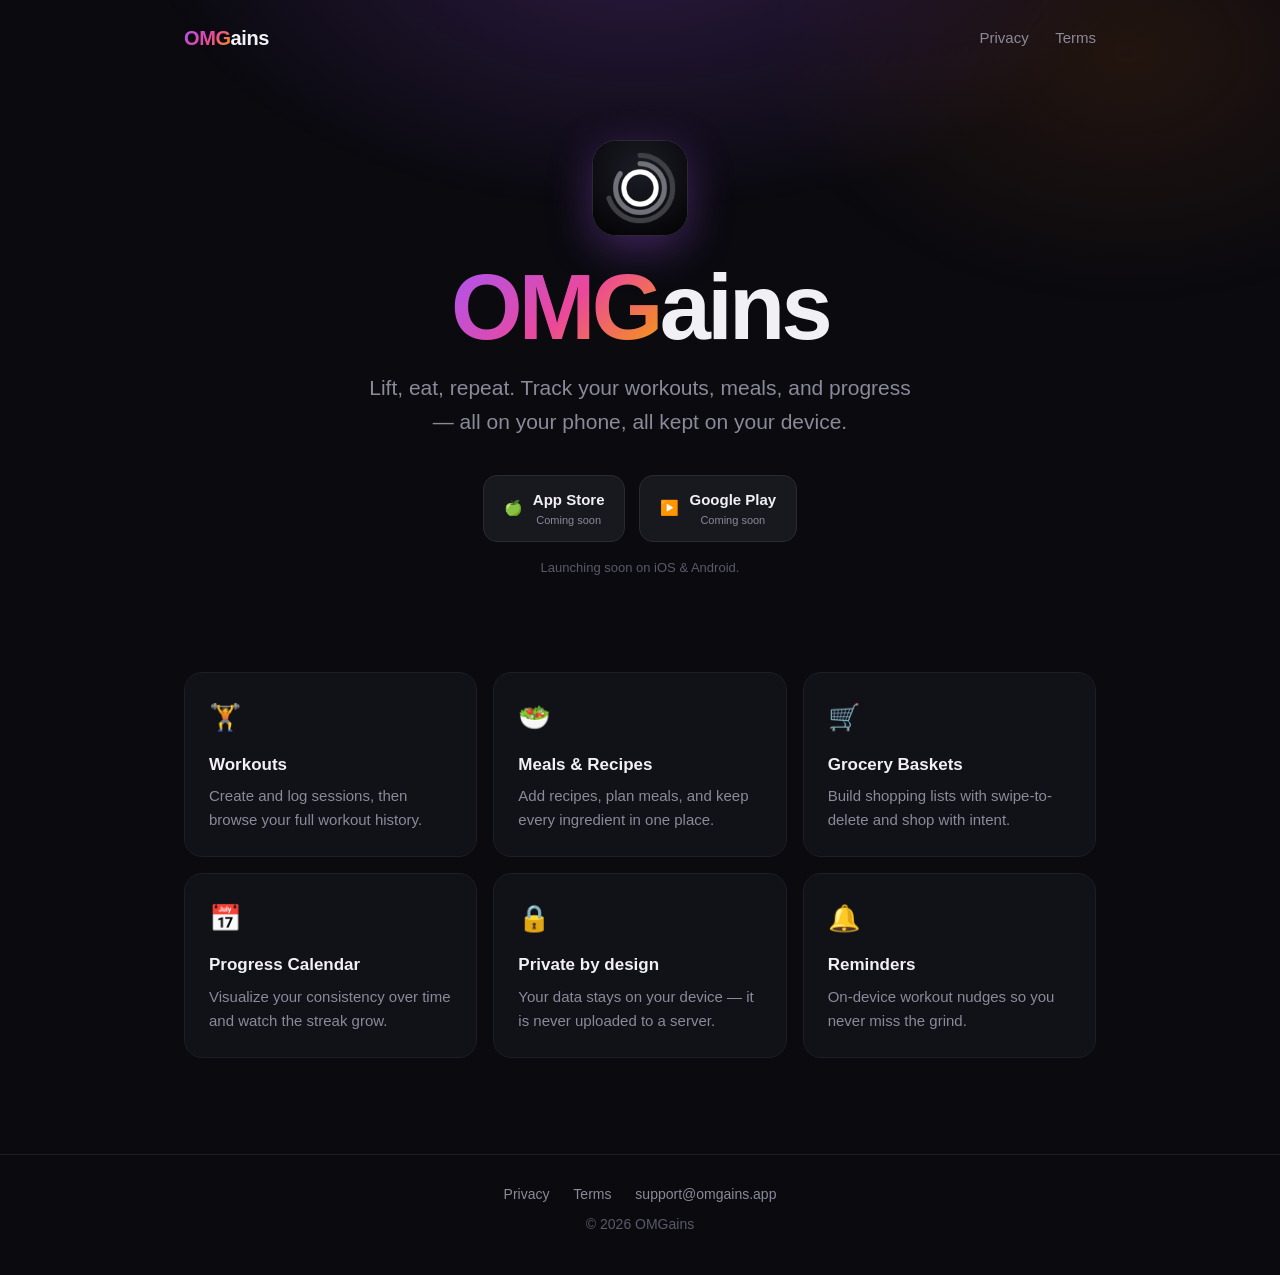
==== index.html @ 416c372e "Add OMGains website for GitHub Pages hosting Static site (home, privacy, terms, support) copied from" ====
<!doctype html>
<html lang="en">
<head>
  <meta charset="utf-8">
  <meta name="viewport" content="width=device-width, initial-scale=1">
  <title>OMGains — Workouts, meals &amp; progress in one app</title>
  <meta name="description" content="OMGains is a fitness and nutrition companion: track workouts, plan meals and recipes, build grocery baskets, and follow your progress — all on your phone, all kept on your device.">
  <meta property="og:title" content="OMGains">
  <meta property="og:description" content="Lift, eat, repeat. Track your workouts, meals, and progress — all on your phone.">
  <meta property="og:type" content="website">
  <meta property="og:url" content="https://omgains.app/">
  <link rel="icon" href="icon.png">
  <link rel="stylesheet" href="styles.css">
</head>
<body>
  <header class="site-header">
    <div class="brand"><span class="omg">OMG</span>ains</div>
    <nav class="nav">
      <a href="privacy.html">Privacy</a>
      <a href="terms.html">Terms</a>
    </nav>
  </header>

  <main>
    <section class="hero">
      <img class="app-icon" src="icon.png" alt="OMGains app icon" onerror="this.style.display='none'">
      <h1><span class="omg">OMG</span>ains</h1>
      <p class="tagline">Lift, eat, repeat. Track your workouts, meals, and progress — all on your phone, all kept on your device.</p>
      <div class="badges">
        <span class="badge">🍏 <span>App Store<small>Coming soon</small></span></span>
        <span class="badge">▶️ <span>Google Play<small>Coming soon</small></span></span>
      </div>
      <p class="coming">Launching soon on iOS &amp; Android.</p>
    </section>

    <section class="wrap">
      <div class="features">
        <div class="card"><div class="ico">🏋️</div><h3>Workouts</h3><p>Create and log sessions, then browse your full workout history.</p></div>
        <div class="card"><div class="ico">🥗</div><h3>Meals &amp; Recipes</h3><p>Add recipes, plan meals, and keep every ingredient in one place.</p></div>
        <div class="card"><div class="ico">🛒</div><h3>Grocery Baskets</h3><p>Build shopping lists with swipe-to-delete and shop with intent.</p></div>
        <div class="card"><div class="ico">📅</div><h3>Progress Calendar</h3><p>Visualize your consistency over time and watch the streak grow.</p></div>
        <div class="card"><div class="ico">🔒</div><h3>Private by design</h3><p>Your data stays on your device — it is never uploaded to a server.</p></div>
        <div class="card"><div class="ico">🔔</div><h3>Reminders</h3><p>On-device workout nudges so you never miss the grind.</p></div>
      </div>
    </section>
  </main>

  <footer class="site-footer">
    <div class="foot-links">
      <a href="privacy.html">Privacy</a>
      <a href="terms.html">Terms</a>
      <a href="mailto:support@omgains.app">support@omgains.app</a>
    </div>
    © 2026 OMGains
  </footer>
</body>
</html>
---- styles.css ----
/* OMGains — omgains.app
   Shared styles for the marketing + legal pages.
   Palette mirrors the app (src/theme/palettes.ts): dark #0a0a0f,
   purple accent #a855f7, and the "fire" amber #f59e0b. */

:root {
  --bg: #0a0a0f;
  --surface: #111118;
  --surface-2: #18181f;
  --border: #2a2a35;
  --border-light: #1e1e28;
  --text: #f0f0f5;
  --muted: #8a8a9a;
  --dim: #5a5a6a;
  --accent: #a855f7;
  --accent-deep: #7c3aed;
  --pink: #ec4899;
  --amber: #f59e0b;
  --radius: 18px;
  --maxw: 960px;
  --font: -apple-system, BlinkMacSystemFont, "Segoe UI", Roboto, Helvetica, Arial, sans-serif;
}

* { box-sizing: border-box; }
html { -webkit-text-size-adjust: 100%; }

body {
  margin: 0;
  background: var(--bg);
  color: var(--text);
  font-family: var(--font);
  line-height: 1.6;
  -webkit-font-smoothing: antialiased;
  text-rendering: optimizeLegibility;
}

/* ambient glow behind everything */
body::before {
  content: "";
  position: fixed;
  inset: 0;
  z-index: -1;
  pointer-events: none;
  background:
    radial-gradient(55% 45% at 50% -8%, rgba(168, 85, 247, 0.22), transparent 70%),
    radial-gradient(40% 40% at 88% 6%, rgba(249, 115, 22, 0.10), transparent 70%);
}

a { color: var(--accent); text-decoration: none; }
a:hover { text-decoration: underline; }

.wrap { max-width: var(--maxw); margin: 0 auto; padding: 0 24px; }

/* gradient wordmark accent for the "OMG" */
.omg {
  background: linear-gradient(135deg, var(--accent), var(--pink) 55%, var(--amber));
  -webkit-background-clip: text;
  background-clip: text;
  color: transparent;
}

/* ---------- header ---------- */
.site-header {
  display: flex;
  align-items: center;
  justify-content: space-between;
  max-width: var(--maxw);
  margin: 0 auto;
  padding: 22px 24px;
}
.brand {
  font-weight: 800;
  font-size: 20px;
  letter-spacing: -0.02em;
  color: var(--text);
}
a.brand:hover { text-decoration: none; }
.nav a {
  color: var(--muted);
  margin-left: 22px;
  font-size: 15px;
  font-weight: 500;
}
.nav a:hover { color: var(--text); text-decoration: none; }

/* ---------- hero ---------- */
.hero { text-align: center; padding: 64px 24px 40px; }
.app-icon {
  width: 96px;
  height: 96px;
  border-radius: 24px;
  margin: 0 auto 28px;
  display: block;
  border: 1px solid var(--border);
  box-shadow: 0 12px 44px rgba(168, 85, 247, 0.35);
}
.hero h1 {
  font-size: clamp(48px, 12vw, 92px);
  line-height: 0.95;
  margin: 0 0 20px;
  font-weight: 900;
  letter-spacing: -0.04em;
}
.tagline {
  font-size: clamp(17px, 2.4vw, 21px);
  color: var(--muted);
  max-width: 560px;
  margin: 0 auto 36px;
}

/* ---------- store badges ---------- */
.badges {
  display: flex;
  gap: 14px;
  justify-content: center;
  flex-wrap: wrap;
}
.badge {
  display: inline-flex;
  align-items: center;
  gap: 10px;
  padding: 12px 20px;
  border-radius: 14px;
  background: var(--surface-2);
  border: 1px solid var(--border);
  color: var(--text);
  font-weight: 600;
  font-size: 15px;
}
.badge small { display: block; font-size: 11px; color: var(--muted); font-weight: 500; }
.coming { color: var(--dim); font-size: 13px; margin-top: 16px; }

/* ---------- feature grid ---------- */
.features {
  display: grid;
  grid-template-columns: repeat(auto-fit, minmax(240px, 1fr));
  gap: 16px;
  padding: 40px 0 56px;
}
.card {
  background: var(--surface);
  border: 1px solid var(--border-light);
  border-radius: var(--radius);
  padding: 24px;
}
.card .ico { font-size: 26px; margin-bottom: 12px; }
.card h3 { margin: 0 0 6px; font-size: 17px; font-weight: 700; }
.card p { margin: 0; color: var(--muted); font-size: 15px; }

/* ---------- legal pages ---------- */
.legal { max-width: 760px; margin: 0 auto; padding: 48px 24px 8px; }
.legal h1 {
  font-size: clamp(32px, 7vw, 48px);
  font-weight: 900;
  letter-spacing: -0.03em;
  margin: 0 0 8px;
}
.legal .updated { color: var(--dim); font-size: 14px; margin: 0 0 40px; }
.legal .lede { font-size: 18px; color: var(--text); margin: 0 0 32px; }
.legal section { margin-bottom: 28px; }
.legal h2 { font-size: 19px; font-weight: 700; margin: 0 0 8px; color: var(--text); }
.legal p { margin: 0; color: var(--muted); }

/* ---------- footer ---------- */
.site-footer {
  border-top: 1px solid var(--border-light);
  margin-top: 40px;
  padding: 28px 24px 40px;
  text-align: center;
  color: var(--dim);
  font-size: 14px;
}
.site-footer .foot-links { margin-bottom: 8px; }
.site-footer .foot-links a { color: var(--muted); margin: 0 10px; }
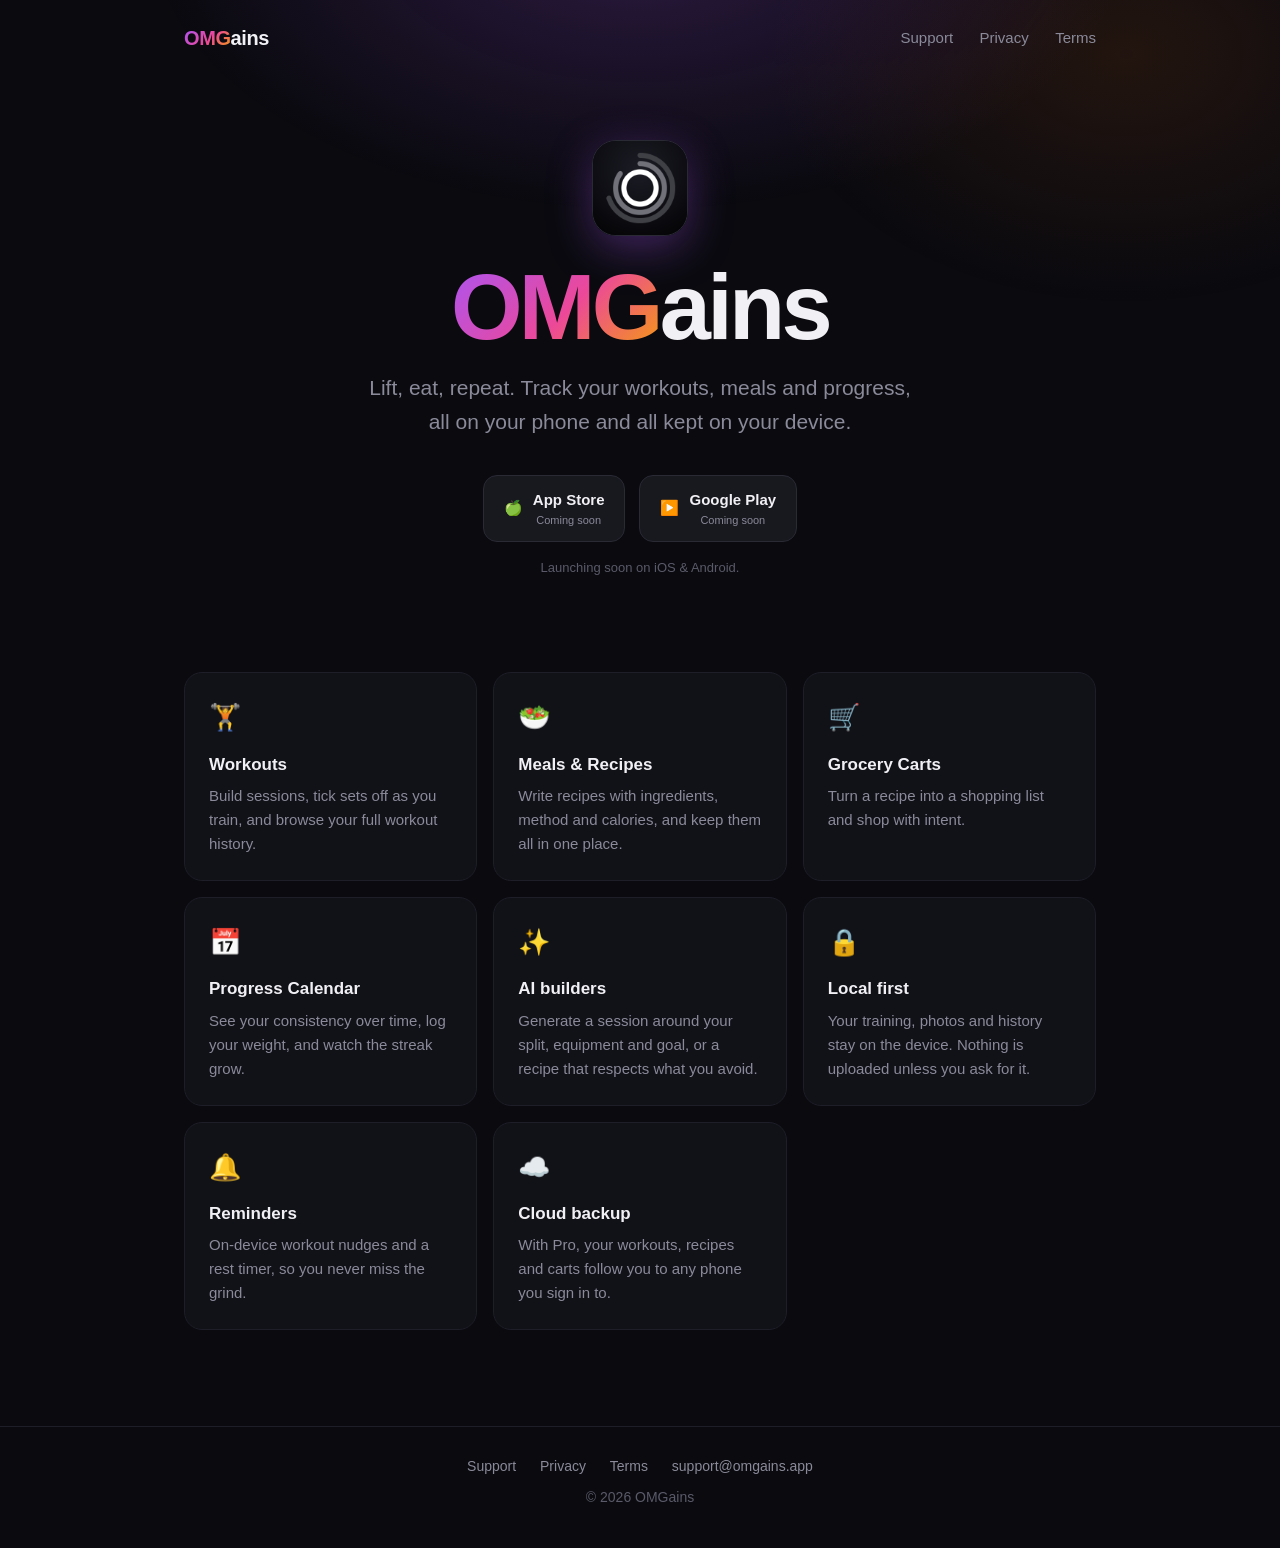
==== commit 2f7a68f8: "docs: rewrite privacy policy and terms to match the shipped app The policies on the site predated AI" ====
--- a/index.html
+++ b/index.html
@@ -4,9 +4,9 @@
   <meta charset="utf-8">
   <meta name="viewport" content="width=device-width, initial-scale=1">
   <title>OMGains — Workouts, meals &amp; progress in one app</title>
-  <meta name="description" content="OMGains is a fitness and nutrition companion: track workouts, plan meals and recipes, build grocery baskets, and follow your progress — all on your phone, all kept on your device.">
+  <meta name="description" content="OMGains is a fitness and nutrition companion: track workouts, plan meals and recipes, build grocery carts, and follow your progress. Local first, with AI builders and cloud backup when you want them.">
   <meta property="og:title" content="OMGains">
-  <meta property="og:description" content="Lift, eat, repeat. Track your workouts, meals, and progress — all on your phone.">
+  <meta property="og:description" content="Lift, eat, repeat. Track your workouts, meals and progress, all on your phone.">
   <meta property="og:type" content="website">
   <meta property="og:url" content="https://omgains.app/">
   <link rel="icon" href="icon.png">
@@ -16,6 +16,7 @@
   <header class="site-header">
     <div class="brand"><span class="omg">OMG</span>ains</div>
     <nav class="nav">
+      <a href="support.html">Support</a>
       <a href="privacy.html">Privacy</a>
       <a href="terms.html">Terms</a>
     </nav>
@@ -25,7 +26,7 @@
     <section class="hero">
       <img class="app-icon" src="icon.png" alt="OMGains app icon" onerror="this.style.display='none'">
       <h1><span class="omg">OMG</span>ains</h1>
-      <p class="tagline">Lift, eat, repeat. Track your workouts, meals, and progress — all on your phone, all kept on your device.</p>
+      <p class="tagline">Lift, eat, repeat. Track your workouts, meals and progress, all on your phone and all kept on your device.</p>
       <div class="badges">
         <span class="badge">🍏 <span>App Store<small>Coming soon</small></span></span>
         <span class="badge">▶️ <span>Google Play<small>Coming soon</small></span></span>
@@ -35,18 +36,21 @@
 
     <section class="wrap">
       <div class="features">
-        <div class="card"><div class="ico">🏋️</div><h3>Workouts</h3><p>Create and log sessions, then browse your full workout history.</p></div>
-        <div class="card"><div class="ico">🥗</div><h3>Meals &amp; Recipes</h3><p>Add recipes, plan meals, and keep every ingredient in one place.</p></div>
-        <div class="card"><div class="ico">🛒</div><h3>Grocery Baskets</h3><p>Build shopping lists with swipe-to-delete and shop with intent.</p></div>
-        <div class="card"><div class="ico">📅</div><h3>Progress Calendar</h3><p>Visualize your consistency over time and watch the streak grow.</p></div>
-        <div class="card"><div class="ico">🔒</div><h3>Private by design</h3><p>Your data stays on your device — it is never uploaded to a server.</p></div>
-        <div class="card"><div class="ico">🔔</div><h3>Reminders</h3><p>On-device workout nudges so you never miss the grind.</p></div>
+        <div class="card"><div class="ico">🏋️</div><h3>Workouts</h3><p>Build sessions, tick sets off as you train, and browse your full workout history.</p></div>
+        <div class="card"><div class="ico">🥗</div><h3>Meals &amp; Recipes</h3><p>Write recipes with ingredients, method and calories, and keep them all in one place.</p></div>
+        <div class="card"><div class="ico">🛒</div><h3>Grocery Carts</h3><p>Turn a recipe into a shopping list and shop with intent.</p></div>
+        <div class="card"><div class="ico">📅</div><h3>Progress Calendar</h3><p>See your consistency over time, log your weight, and watch the streak grow.</p></div>
+        <div class="card"><div class="ico">✨</div><h3>AI builders</h3><p>Generate a session around your split, equipment and goal, or a recipe that respects what you avoid.</p></div>
+        <div class="card"><div class="ico">🔒</div><h3>Local first</h3><p>Your training, photos and history stay on the device. Nothing is uploaded unless you ask for it.</p></div>
+        <div class="card"><div class="ico">🔔</div><h3>Reminders</h3><p>On-device workout nudges and a rest timer, so you never miss the grind.</p></div>
+        <div class="card"><div class="ico">☁️</div><h3>Cloud backup</h3><p>With Pro, your workouts, recipes and carts follow you to any phone you sign in to.</p></div>
       </div>
     </section>
   </main>
 
   <footer class="site-footer">
     <div class="foot-links">
+      <a href="support.html">Support</a>
       <a href="privacy.html">Privacy</a>
       <a href="terms.html">Terms</a>
       <a href="mailto:support@omgains.app">support@omgains.app</a>
